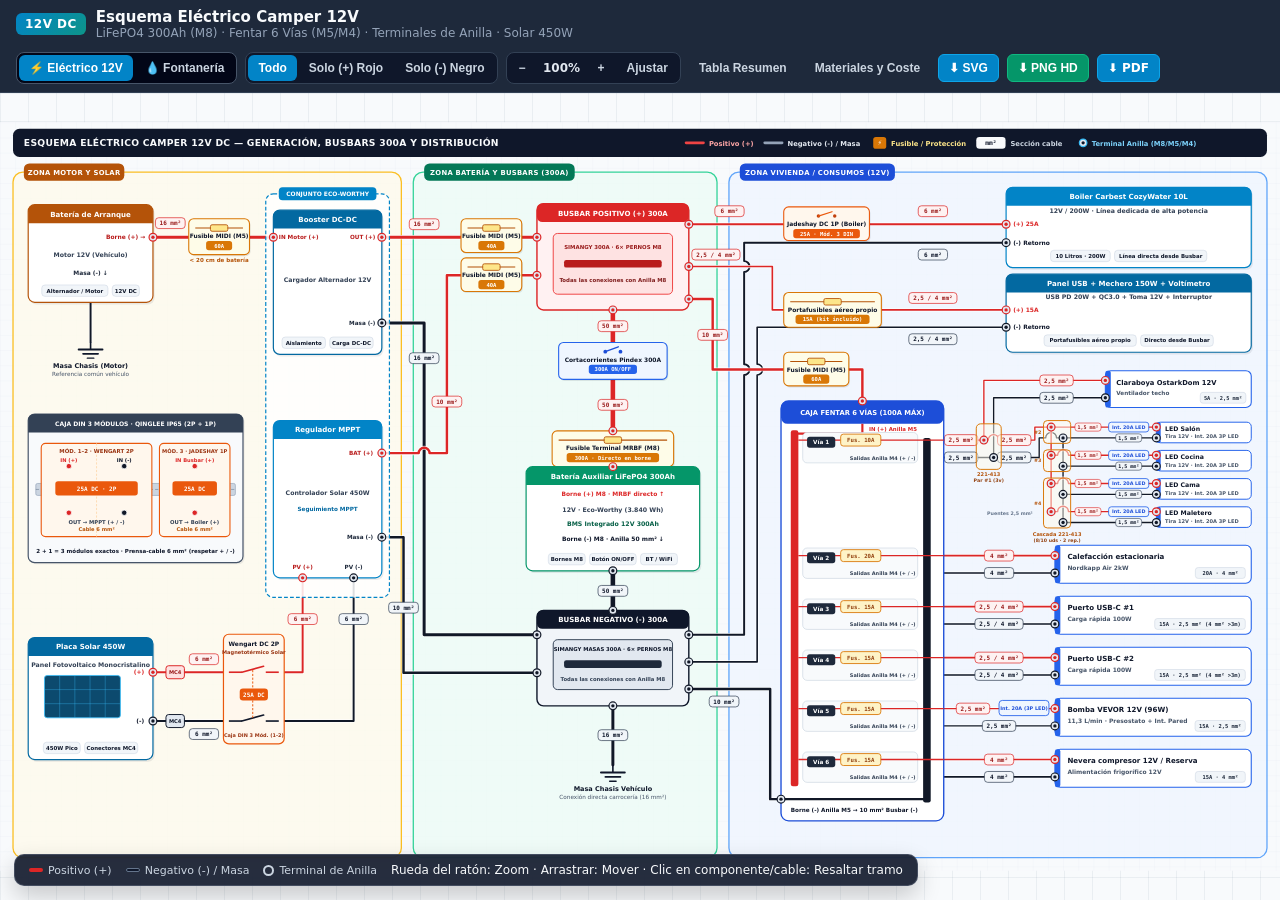
==== index.html @ 441f200b "feat: esquemas interactivos 12V y fontaneria Sprinter L2H2 con dossiers PDF" ====
<!DOCTYPE html>
<html lang="es">
<head>
  <meta charset="UTF-8" />
  <meta name="viewport" content="width=device-width, initial-scale=1.0" />
  <title>Esquema Eléctrico Camper 12V — LiFePO4 300Ah + Solar 450W</title>
  <link rel="stylesheet" href="styles.css" />
</head>
<body>
  <div class="app-shell">
    <header class="toolbar">
      <div class="brand">
        <span class="brand-badge" id="brand-badge">12V DC</span>
        <div>
          <div class="brand-title" id="brand-title">Esquema Eléctrico Camper 12V</div>
          <div class="brand-sub" id="brand-sub">LiFePO4 300Ah (M8) · Fentar 6 Vías (M5/M4) · Terminales de Anilla · Solar 450W</div>
        </div>
      </div>

      <div class="toolbar-controls">
        <div class="btn-group scheme-switcher" aria-label="Seleccionar esquema">
          <button class="btn active" id="scheme-electric" data-scheme="electric" title="Ver esquema eléctrico 12V">⚡ Eléctrico 12V</button>
          <button class="btn" id="scheme-plumbing" data-scheme="plumbing" title="Ver esquema de fontanería Sprinter L2H2">💧 Fontanería</button>
        </div>

        <div class="btn-group" id="filter-group" aria-label="Filtro de circuitos">
          <button class="btn active" id="filter-all" data-filter="all" title="Mostrar todos los tramos">Todo</button>
          <button class="btn" id="filter-pos" data-filter="pos" title="Resaltar cables positivos (+)">Solo (+) Rojo</button>
          <button class="btn" id="filter-neg" data-filter="neg" title="Resaltar cables negativos (-)">Solo (-) Negro</button>
        </div>

        <div class="btn-group" aria-label="Controles de zoom">
          <button class="btn" id="zoom-out" title="Alejar (-)">−</button>
          <span class="zoom-readout" id="zoom-readout">100%</span>
          <button class="btn" id="zoom-in" title="Acercar (+)">+</button>
          <button class="btn" id="zoom-fit" title="Ajustar a pantalla">Ajustar</button>
          <button class="btn" id="clear-selection" title="Limpiar selección" style="display: none;">✕ Limpiar</button>
        </div>

        <button class="btn" id="toggle-drawer" title="Ver tabla de resumen">Tabla Resumen</button>
        <button class="btn" id="toggle-bom" title="Ver lista de materiales y especificaciones">Materiales y Coste</button>
        <button class="btn btn-primary" id="export-svg" title="Descargar esquema vectorial SVG">⬇ SVG</button>
        <button class="btn btn-emerald" id="export-png" title="Descargar imagen PNG de alta resolución">⬇ PNG HD</button>
        <a class="btn btn-primary" id="export-pdf" href="esquema-electrico-camper-12v.pdf" target="_blank" style="text-decoration: none;" title="Abrir dossier completo en PDF para imprimir">⬇ PDF</a>
      </div>
    </header>

    <main class="workspace">
      <div class="viewport" id="viewport">
        <svg id="diagram-svg" xmlns="http://www.w3.org/2000/svg" viewBox="0 0 2360 1380" preserveAspectRatio="xMidYMid meet"></svg>

        <div class="status-pill" id="status-pill">
          <span class="legend-chip" id="legend-chip-1"><span class="swatch pos"></span> Positivo (+)</span>
          <span class="legend-chip" id="legend-chip-2"><span class="swatch neg"></span> Negativo (-) / Masa</span>
          <span class="legend-chip" id="legend-chip-3"><span class="ring-swatch"></span> Terminal de Anilla</span>
          <span id="selection-info">Rueda del ratón: Zoom · Arrastrar: Mover · Clic en componente/cable: Resaltar tramo</span>
        </div>
      </div>

      <aside class="drawer collapsed" id="summary-drawer">
        <div class="drawer-header">
          <h2 id="drawer-title">Resumen de Protecciones y Secciones</h2>
          <button class="btn" id="close-drawer">✕</button>
        </div>
        <div class="drawer-tabs">
          <button class="tab-btn active" id="tab-circuits" data-tab="circuits">Tramos y Fusibles</button>
          <button class="tab-btn" id="tab-bom" data-tab="bom">Materiales, Anillas y Coste</button>
        </div>
        <div class="drawer-body" id="drawer-body"></div>
      </aside>
    </main>
  </div>

  <script src="svg-utils.js"></script>
  <script src="plumbing.js"></script>
  <script src="app.js"></script>
</body>
</html>
---- styles.css ----
:root {
  --bg-app: #0f172a;
  --bg-toolbar: #1e293b;
  --bg-panel: #1e293b;
  --bg-canvas: #f8fafc;
  --border-ui: #334155;
  --text-ui: #f1f5f9;
  --text-muted: #94a3b8;
  --accent: #38bdf8;
  --wire-pos: #dc2626;
  --wire-neg: #0f172a;
}

* {
  box-sizing: border-box;
  margin: 0;
  padding: 0;
}

html,
body {
  height: 100%;
  width: 100%;
  overflow: hidden;
  font-family: 'Segoe UI', system-ui, -apple-system, BlinkMacSystemFont, sans-serif;
  background: var(--bg-app);
  color: var(--text-ui);
}

.app-shell {
  display: flex;
  flex-direction: column;
  height: 100vh;
  width: 100vw;
}

/* Top Toolbar */
.toolbar {
  display: flex;
  align-items: center;
  justify-content: space-between;
  gap: 12px;
  padding: 8px 16px;
  background: var(--bg-toolbar);
  border-bottom: 1px solid var(--border-ui);
  flex-shrink: 0;
  flex-wrap: wrap;
}

.brand {
  display: flex;
  align-items: center;
  gap: 10px;
}

.brand-badge {
  display: inline-flex;
  align-items: center;
  justify-content: center;
  padding: 4px 9px;
  border-radius: 6px;
  background: linear-gradient(135deg, #0284c7, #0d9488);
  color: #ffffff;
  font-weight: 700;
  font-size: 12px;
  letter-spacing: 0.04em;
}

.brand-title {
  font-size: 15px;
  font-weight: 700;
  color: #f8fafc;
}

.brand-sub {
  font-size: 12px;
  color: var(--text-muted);
}

.toolbar-controls {
  display: flex;
  align-items: center;
  gap: 8px;
  flex-wrap: wrap;
}

.btn-group {
  display: inline-flex;
  align-items: center;
  background: #0f172a;
  border: 1px solid var(--border-ui);
  border-radius: 8px;
  padding: 2px;
  gap: 2px;
}

.btn {
  appearance: none;
  border: none;
  background: transparent;
  color: #cbd5e1;
  font-size: 12px;
  font-weight: 600;
  padding: 6px 10px;
  border-radius: 6px;
  cursor: pointer;
  display: inline-flex;
  align-items: center;
  gap: 5px;
  transition: background 0.15s ease, color 0.15s ease;
  white-space: nowrap;
}

.btn:hover {
  background: #334155;
  color: #ffffff;
}

.btn.active {
  background: #0284c7;
  color: #ffffff;
}

.btn-primary {
  background: #0284c7;
  color: #ffffff;
  border: 1px solid #0ea5e9;
}

.btn-primary:hover {
  background: #0369a1;
}

.btn-emerald {
  background: #059669;
  color: #ffffff;
  border: 1px solid #10b981;
}

.btn-emerald:hover {
  background: #047857;
}

.zoom-readout {
  min-width: 48px;
  text-align: center;
  font-size: 12px;
  font-weight: 600;
  color: #e2e8f0;
  font-variant-numeric: tabular-nums;
}

/* Main Content Area */
.workspace {
  position: relative;
  flex: 1;
  display: flex;
  overflow: hidden;
}

.viewport {
  position: relative;
  flex: 1;
  overflow: hidden;
  background-color: var(--bg-canvas);
  background-image:
    linear-gradient(to right, rgba(148, 163, 184, 0.14) 1px, transparent 1px),
    linear-gradient(to bottom, rgba(148, 163, 184, 0.14) 1px, transparent 1px);
  background-size: 28px 28px;
  cursor: grab;
  user-select: none;
}

.viewport.panning {
  cursor: grabbing;
}

#diagram-svg {
  width: 100%;
  height: 100%;
  display: block;
}

/* Interactive highlighting */
.wire-item {
  transition: opacity 0.18s ease;
  cursor: pointer;
}

.comp-item {
  transition: opacity 0.18s ease, filter 0.18s ease;
  cursor: pointer;
}

svg.has-selection .wire-item:not(.highlighted),
svg.has-selection .comp-item:not(.highlighted) {
  opacity: 0.22;
}

svg.filter-pos .wire-neg {
  opacity: 0.12 !important;
}

svg.filter-neg .wire-pos {
  opacity: 0.12 !important;
}

svg.filter-clean .wire-hot,
svg.filter-clean .wire-grey {
  opacity: 0.12 !important;
}

svg.filter-hot .wire-clean,
svg.filter-hot .wire-grey {
  opacity: 0.12 !important;
}

svg.filter-grey .wire-clean,
svg.filter-grey .wire-hot {
  opacity: 0.12 !important;
}

.scheme-switcher {
  background: #020617;
  border-color: #475569;
}

.scheme-switcher .btn.active[data-scheme="plumbing"] {
  background: #0d9488;
}

/* Floating Inspector / Hint Pill */
.legend-chip {
  display: inline-flex;
  align-items: center;
  gap: 5px;
  font-size: 11px;
  color: #cbd5e1;
  white-space: nowrap;
}

.status-pill {
  position: absolute;
  left: 14px;
  bottom: 14px;
  background: rgba(15, 23, 42, 0.9);
  backdrop-filter: blur(8px);
  color: #f8fafc;
  border: 1px solid rgba(148, 163, 184, 0.28);
  border-radius: 10px;
  padding: 8px 14px;
  font-size: 12px;
  display: flex;
  align-items: center;
  flex-wrap: wrap;
  gap: 10px 14px;
  box-shadow: 0 10px 25px rgba(0, 0, 0, 0.2);
  max-width: calc(100% - 28px);
  z-index: 10;
}

.status-pill strong {
  color: #38bdf8;
}

.swatch {
  width: 14px;
  height: 4px;
  border-radius: 2px;
}

.swatch.pos {
  background: #dc2626;
}

.swatch.neg {
  background: #0f172a;
  border: 1px solid #64748b;
}

.ring-swatch {
  width: 11px;
  height: 11px;
  border-radius: 50%;
  border: 2.5px solid #cbd5e1;
  background: transparent;
  display: inline-block;
}

/* Side Summary Drawer */
.drawer {
  width: 480px;
  max-width: 94vw;
  background: var(--bg-panel);
  border-left: 1px solid var(--border-ui);
  display: flex;
  flex-direction: column;
  overflow: hidden;
  transition: width 0.2s ease;
  z-index: 20;
}

.drawer.collapsed {
  width: 0;
  border-left: none;
}

.drawer-header {
  padding: 12px 16px;
  border-bottom: 1px solid var(--border-ui);
  display: flex;
  align-items: center;
  justify-content: space-between;
}

.drawer-header h2 {
  font-size: 14px;
  font-weight: 700;
  color: #f8fafc;
}

.drawer-tabs {
  display: flex;
  gap: 6px;
  padding: 8px 14px;
  background: #0f172a;
  border-bottom: 1px solid var(--border-ui);
}

.tab-btn {
  flex: 1;
  appearance: none;
  border: 1px solid var(--border-ui);
  background: #1e293b;
  color: #cbd5e1;
  font-size: 12px;
  font-weight: 600;
  padding: 6px 10px;
  border-radius: 7px;
  cursor: pointer;
  transition: background 0.15s ease, color 0.15s ease;
}

.tab-btn:hover {
  background: #334155;
  color: #ffffff;
}

.tab-btn.active {
  background: #0284c7;
  border-color: #0ea5e9;
  color: #ffffff;
}

.cost-total-card {
  background: rgba(16, 185, 129, 0.12);
  border: 1px solid rgba(16, 185, 129, 0.45);
  border-radius: 8px;
  padding: 10px 12px;
  font-size: 12px;
  color: #d1fae5;
  display: flex;
  flex-direction: column;
  gap: 4px;
}

.cost-total-card strong {
  color: #34d399;
  font-size: 13.5px;
}

.badge-owned {
  display: inline-block;
  padding: 1px 6px;
  border-radius: 4px;
  background: rgba(16, 185, 129, 0.2);
  border: 1px solid rgba(16, 185, 129, 0.5);
  color: #6ee7b7;
  font-size: 10.5px;
  font-weight: 700;
}

.badge-cost {
  display: inline-block;
  padding: 2px 6px;
  border-radius: 4px;
  background: rgba(56, 189, 248, 0.15);
  border: 1px solid rgba(56, 189, 248, 0.4);
  color: #7dd3fc;
  font-family: 'Consolas', monospace;
  font-size: 11px;
  font-weight: 700;
  white-space: nowrap;
}

.drawer-body {
  padding: 12px 14px;
  overflow-y: auto;
  display: flex;
  flex-direction: column;
  gap: 14px;
}

.summary-section h3 {
  font-size: 11px;
  text-transform: uppercase;
  letter-spacing: 0.06em;
  color: #38bdf8;
  margin-bottom: 6px;
}

.summary-table {
  width: 100%;
  border-collapse: collapse;
  font-size: 11.5px;
}

.summary-table th,
.summary-table td {
  text-align: left;
  padding: 6px 6px;
  border-bottom: 1px solid rgba(148, 163, 184, 0.16);
}

.summary-table th {
  color: #94a3b8;
  font-weight: 600;
}

.summary-table td {
  color: #e2e8f0;
}

.summary-table tr {
  cursor: pointer;
}

.summary-table tbody tr:hover {
  background: rgba(56, 189, 248, 0.12);
}

.badge-gauge {
  display: inline-block;
  padding: 1px 6px;
  border-radius: 4px;
  background: #0f172a;
  border: 1px solid #475569;
  font-family: 'Consolas', monospace;
  font-size: 11px;
  font-weight: 700;
  color: #f8fafc;
  white-space: nowrap;
}

.badge-fuse {
  display: inline-block;
  padding: 2px 6px;
  border-radius: 4px;
  background: rgba(245, 158, 11, 0.18);
  border: 1px solid rgba(245, 158, 11, 0.5);
  color: #fcd34d;
  font-family: 'Consolas', monospace;
  font-size: 11px;
  font-weight: 700;
  white-space: normal;
  line-height: 1.25;
}
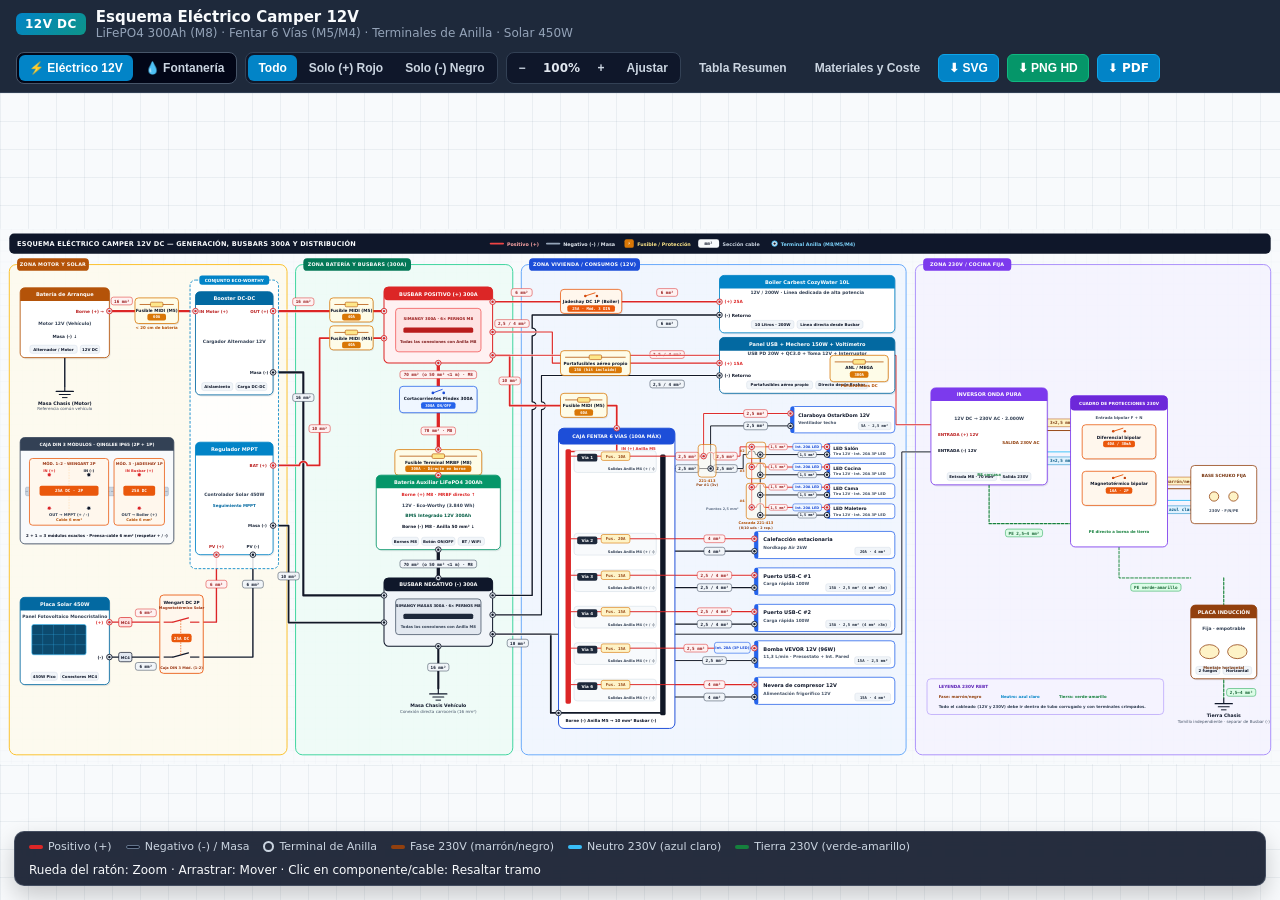
==== commit 7fd4f614: "Añadir zona 230V y cocina fija" ====
--- a/index.html
+++ b/index.html
@@ -47,12 +47,15 @@
 
     <main class="workspace">
       <div class="viewport" id="viewport">
-        <svg id="diagram-svg" xmlns="http://www.w3.org/2000/svg" viewBox="0 0 2360 1380" preserveAspectRatio="xMidYMid meet"></svg>
+        <svg id="diagram-svg" xmlns="http://www.w3.org/2000/svg" viewBox="0 0 3300 1380" preserveAspectRatio="xMidYMid meet"></svg>
 
         <div class="status-pill" id="status-pill">
           <span class="legend-chip" id="legend-chip-1"><span class="swatch pos"></span> Positivo (+)</span>
           <span class="legend-chip" id="legend-chip-2"><span class="swatch neg"></span> Negativo (-) / Masa</span>
           <span class="legend-chip" id="legend-chip-3"><span class="ring-swatch"></span> Terminal de Anilla</span>
+          <span class="legend-chip" id="legend-chip-4"><span class="swatch phase"></span> Fase 230V</span>
+          <span class="legend-chip" id="legend-chip-5"><span class="swatch neutral"></span> Neutro 230V</span>
+          <span class="legend-chip" id="legend-chip-6"><span class="swatch earth"></span> Tierra independiente</span>
           <span id="selection-info">Rueda del ratón: Zoom · Arrastrar: Mover · Clic en componente/cable: Resaltar tramo</span>
         </div>
       </div>
--- a/styles.css
+++ b/styles.css
@@ -278,6 +278,18 @@
   border: 1px solid #64748b;
 }
 
+.swatch.phase {
+  background: #92400e;
+}
+
+.swatch.neutral {
+  background: #38bdf8;
+}
+
+.swatch.earth {
+  background: #15803d;
+}
+
 .ring-swatch {
   width: 11px;
   height: 11px;
